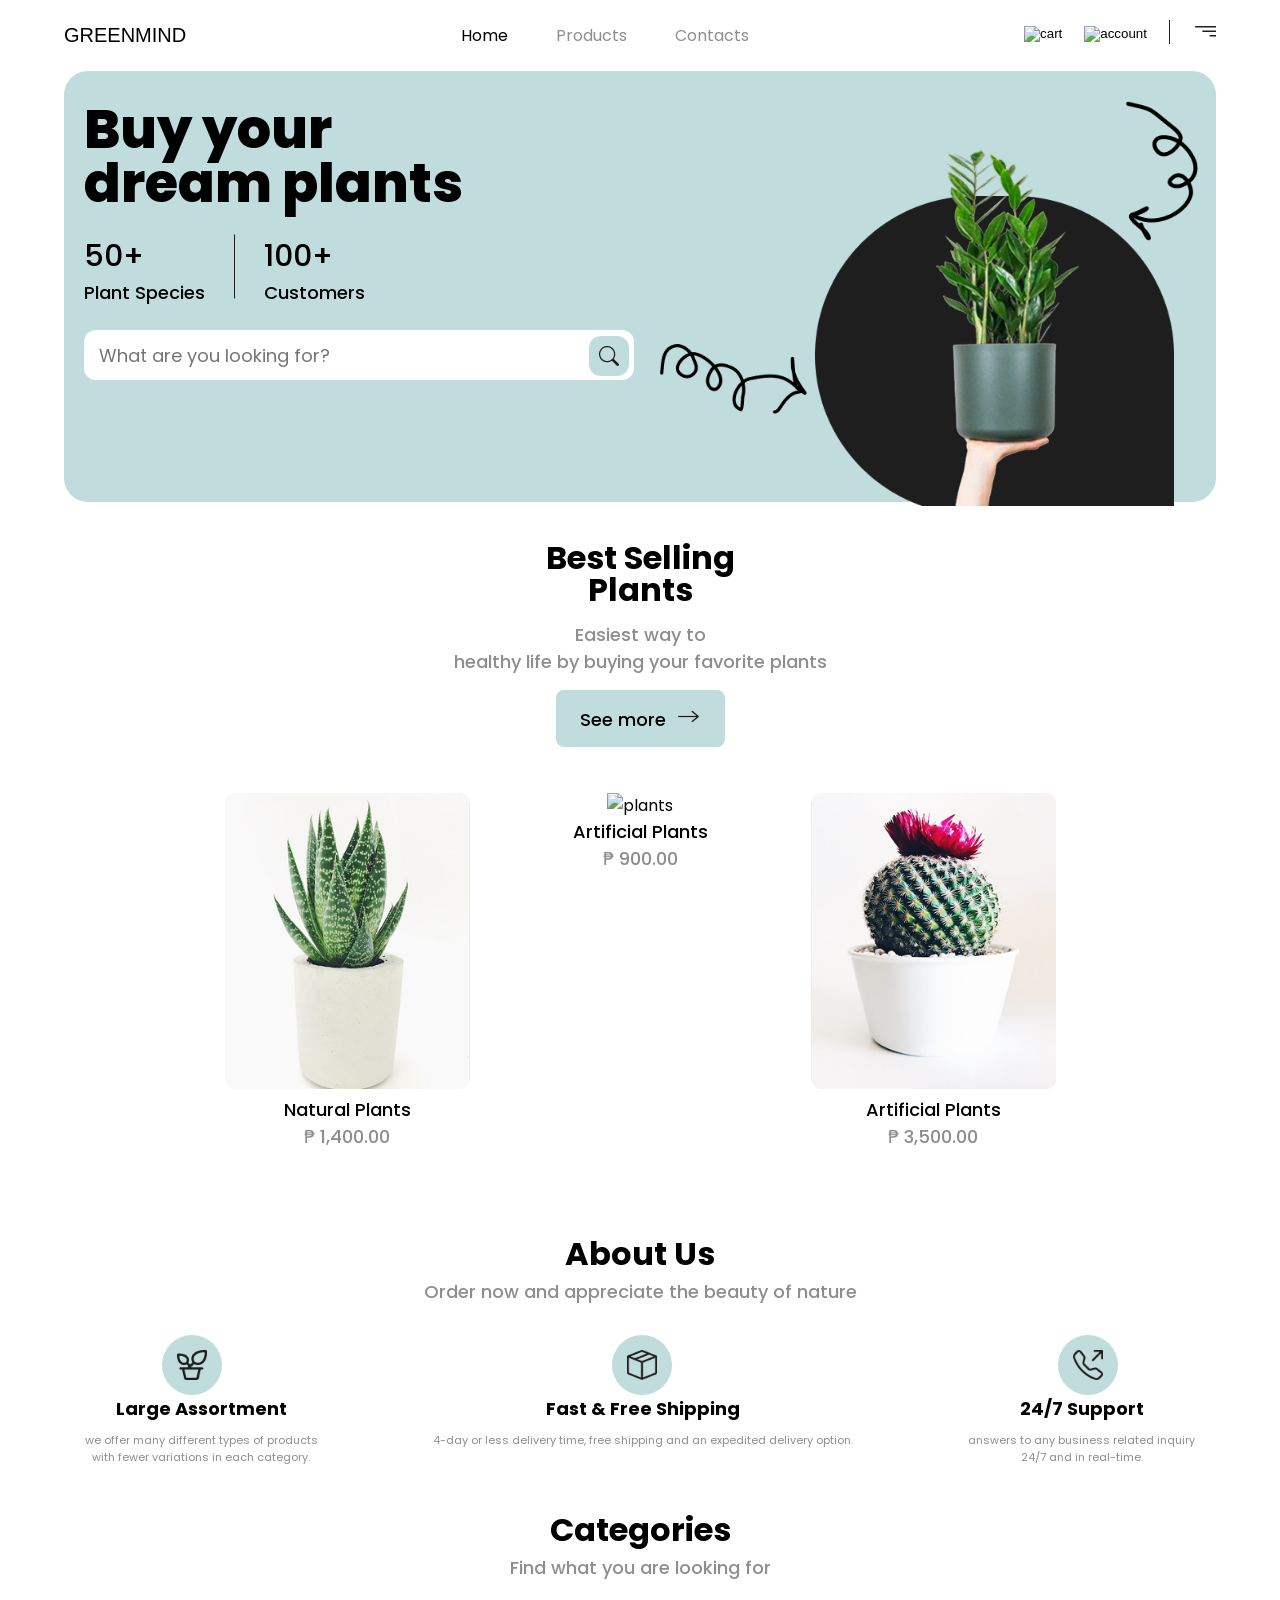
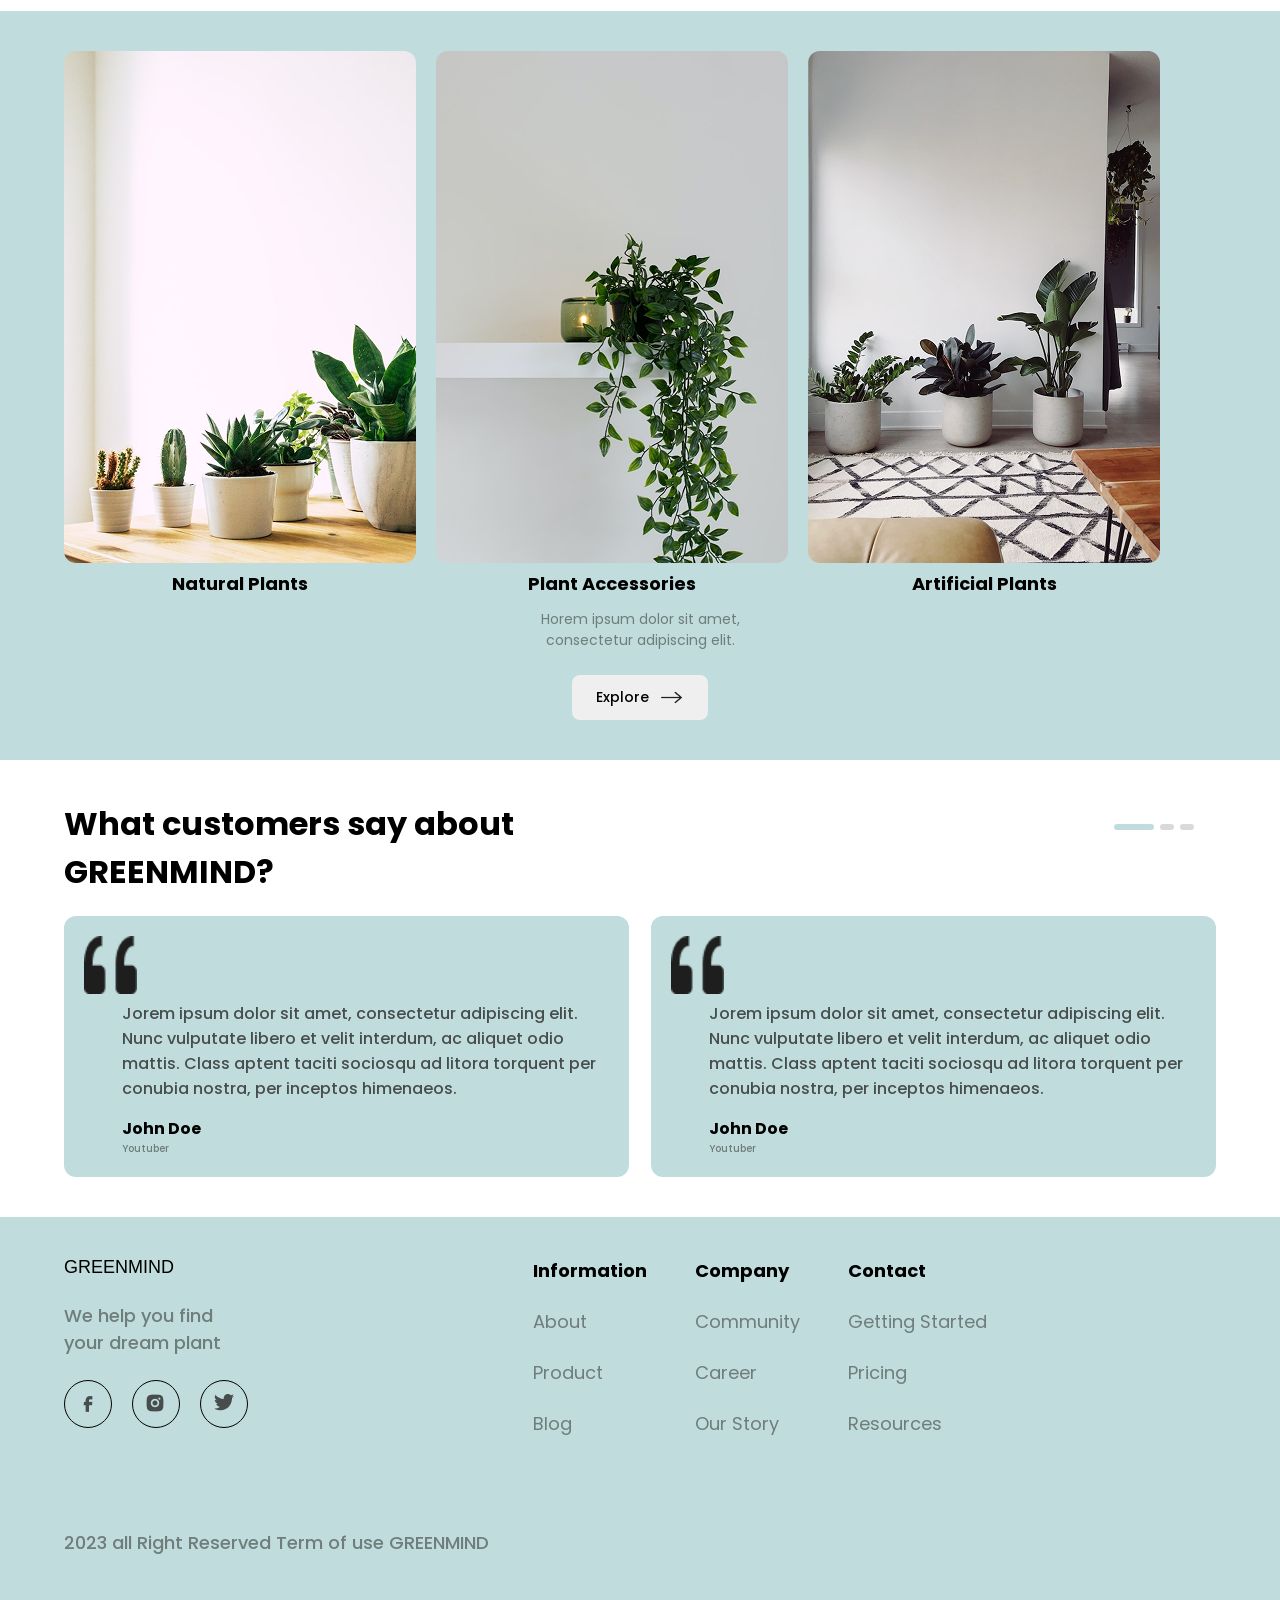
==== index.html @ 58e4c79e "Rename index1.html to index.html" ====
<!DOCTYPE html>
<html>
<head>
	<meta charset="utf-8">
	<meta name="viewport" content="width=device-width, initial-scale=1">
	<title>Assignment-3</title>
	<link rel="stylesheet" type="text/css" href="css/styyle1.css">
	<link href="https://fonts.cdnfonts.com/css/quella" rel="stylesheet">
	<link rel="preconnect" href="https://fonts.googleapis.com">
	<link rel="preconnect" href="https://fonts.gstatic.com" crossorigin>
	<link href="https://fonts.googleapis.com/css2?family=Poppins:ital,wght@0,100;0,200;0,300;0,400;0,500;0,600;0,700;0,800;0,900;1,100;1,200;1,300;1,400;1,500;1,600;1,700;1,800;1,900&display=swap" rel="stylesheet">
</head>
<body>
	<div class="container">
		<div class="navigation">
			<h1>GREENMIND</h1>
			<ul class="nav-items">
				<li class="nav-items-1"><a class="link1">Home</a></li>
				<li class="nav-items-2"><a class="link1">Products</a></li>
				<li class="nav-items-2"><a class="link1">Contacts</a></li>
			</ul>
			<ul class="nav-icons">
				<li class="nav-icon1"><button><img src="images/cart.png" alt="cart"></button></li>
				<li class="nav-icon1"><button><img src="images/person.png" alt="account"></button></li>
				<li class="nav-line"><button><img src="images/Line 1.png" alt="line"></button></li>
				<li class="nav-icon1"><button><img src="images/filterright.png" alt="filterright"></button></li>
			</ul>
		</div>
	</div>
	<div class="container">
		<div class="hero">
			<div class="hero-details">
				<h4>Buy your <br>
					dream plants
				</h4>
				<div class="hero-counts">
					<ul>
						<li class="count-li-1"><b>50+</b><p>Plant Species</p></li>
						<li><img src="images/Line 2.png" alt="line"></li>
						<li class="count-li-2"><b>100+</b><p>Customers</p></li>
					</ul>
				</div>
				<div class="hero-search-bar">
					<input type="text" name="search" placeholder="What are you looking for?">
					<button class="search"><img src="images/searchicon.png" alt="searchicon"></button>
				</div>
			</div>
			<div class="heroimage-section">
			<div class="hero-image1">
				<img src="images/design1.png" alt="spiral image">
			</div>
			<div class="hero-image2">
				<img src="images/rectangle2.png" alt="rectangle">
			</div>
			<div class="pot-img">
				<img src="images/pot.png" alt="pot">
			</div>
			<div class="hero-image3">
				<img src="images/design2.png" alt="spiral 2">
			</div>
			</div>
		</div>
	</div>
	<div class="container">
		<div class="best-selling">
			<div class="best-selling-description">
				<div class="description-heading">
					<h5>Best Selling <br> Plants</h5>
				</div>
				<div class="description-content">
					<p>Easiest way to <br> healthy life by buying your favorite plants</p>
				</div>
				<div class="see-more-link">
					<button class="seemore-button-text">
						<p>See more</p>
						<img src="images/ArrowRight.png" alt="ArrowRight">
					</button>
				</div>
			</div>
			<div class="product-flex">
				<div class="product-1">
					<img src="images/Frame9.png" alt="plants">
					<div class="product-heading">
						<h6>Natural Plants</h6>
						<p>&#8369; 1,400.00</p>
					</div>
				</div>
				<div class="product-2">
					<img src="images/frame8.png" alt="plants">
					<div class="product-heading">
						<h6>Artificial Plants</h6>
						<p>&#8369; 900.00</p>
					</div>
				</div>
				<div class="product-3">
					<img src="images/frame7.png" alt="plants">
					<div class="product-heading">
						<h6>Artificial Plants</h6>
						<p>&#8369; 3,500.00</p>
					</div>
				</div>
			</div>
		</div>
	</div>
	<div class="container">
		<div class="about-us">
			<div class="about-us-heading">
				<h5>About Us</h5>
				<p>Order now and appreciate the beauty of nature</p>
			</div>
			<div class="about-us-details">
				<div class="about-us-column1">
					<div class="about-us-column1-header">
						<div class="about-us-column1-image">
							<div class="round">
								<img class="pot" src="images/Vector.png" alt="pot">
							</div>
						</div>
						<div class="aboutus-column1-heading">
							<h6>Large Assortment</h6>
						</div>
					</div>
					<div class="aboutus-column1-description">
						<p>we offer many different types of products <br> with fewer variations in each category.</p>
					</div>
				</div>
				<div class="about-us-column2">
					<div class="about-us-column2-header">
						<div class="about-us-column2-image">
							<div class="round">
								<img class="box" src="images/vector2.png" alt="pot">
							</div>
						</div>
						<div class="aboutus-column2-heading">
							<h6>Fast & Free Shipping</h6>
						</div>
					</div>
					<div class="aboutus-column2-description">
						<p>4-day or less delivery time, free shipping and an expedited delivery option.</p>
					</div>
				</div>
				<div class="about-us-column3">
					<div class="about-us-column3-header">
						<div class="about-us-column3-image">
							<div class="round">
								<img class="phone" src="images/phone.png" alt="phone">
							</div>
						</div>
						<div class="aboutus-column3-heading">
							<h6>24/7 Support</h6>
						</div>
					</div>
					<div class="aboutus-column3-description">
						<p>answers to any business related inquiry <br>24/7 and in real-time.</p>
					</div>
				</div>
			</div>
		</div>	
	</div>
	<div class="container">
		<div class="category-header">
			<h6>Categories</h6>
			<p>Find what you are looking for</p>
		</div>
	</div>
	<div class="categories">
		<div class="container">
			<div class="category-description">
				<div class=category1>
					<img src="images/Frame 36.png" alt="plants">
					<h6>Natural Plants</h6>
				</div>
				<div class="category2">
					<img src="images/Frame 38.png" alt="Accessories">
					<h6>Plant Accessories</h6>
				</div>
				<div class="category3">
					<img src="images/Frame 37.png" alt="plants">
					<h6>Artificial Plants</h6>
				</div>
			</div>
			<div class="category-details">
				<p class="details-description">Horem ipsum dolor sit amet,<br>consectetur adipiscing elit.</p>
				<div class="explore">
					<button class="explore-button">
						<p>Explore</p>
						<img src="images/ArrowRight.png" alt="arrow">
					</button>
				</div>
			</div>
		</div>
	</div>
	<div class="container">
		<div class="testimonial">
			<h5 class="testimonial-heading">What customers say about<br>GREENMIND?</h5>
			<div class="testimonial-design">
				<div class="testimonial-design1"></div>
				<div class="testimonial-design2"></div>
				<div class="testimonial-design3"></div>
			</div>
			<div class="comment-flex">
				<div class="comment1">
					<img src="images/Group 9.png" alt="quotes">
					<p class="comment1-paragraph">Jorem ipsum dolor sit amet, consectetur adipiscing elit. Nunc vulputate libero et velit interdum, ac aliquet odio mattis. Class aptent taciti sociosqu ad litora torquent per conubia nostra, per inceptos himenaeos.</p>
					<div class="comment1-person-name">
						<h6>John Doe</h6>
						<p>Youtuber</p>
					</div>
				</div>
				<div class="comment2">
					<img src="images/Group 9.png" alt="quotes">
					<p class="comment2-paragraph">Jorem ipsum dolor sit amet, consectetur adipiscing elit. Nunc vulputate libero et velit interdum, ac aliquet odio mattis. Class aptent taciti sociosqu ad litora torquent per conubia nostra, per inceptos himenaeos.</p>
					<div class="comment2-person-name">
						<h6>John Doe</h6>
						<p>Youtuber</p>
					</div>
				</div>
			</div>
		</div>
	</div>
	<div class="footer-container">
		<div class="container">
			<div class="footer">
				<div class="footer-flex">
					<div class="logo-section">
						<h6>GREENMIND</h6>
						<p>We help you find<br>your dream plant</p>
						<div class="logo">
							<div class="facebook">
								<div class="circle">
									<img src="images/facebook.png" class="facebook-logo" alt="facebook">
								</div>
							</div>
							<div class="instagram">
								<div class="circle">
									<img src="images/instagram.png" class="instagram-logo" alt="instagram">
								</div>
							</div>
							<div class="twitter">
								<div class="circle">
									<img src="images/twitter.png" class="twitter-logo" alt="twitter">
								</div>
							</div> 
						</div>
					</div>
					<div class="footer-menu">
						<div class="footer-menu-1">
							<ul>
								<li class="menu-heading"><h6>Information</h6></li>
								<li class="menu-content"><a>About</a></li>
								<li class="menu-content"><a>Product</a></li>
								<li class="menu-content"><a>Blog</a></li>
							</ul>
						</div>
						<div class="footer-menu-2">
							<ul>
								<li class="menu-heading"><h6>Company</h6></li>
								<li class="menu-content"><a>Community</a></li>
								<li class="menu-content"><a>Career</a></li>
								<li class="menu-content"><a>Our Story</a></li>
							</ul>
						</div>
						<div class="footer-menu-3">
							<ul>
								<li class="menu-heading"><h6>Contact</h6></li>
								<li class="menu-content"><a>Getting Started</a></li>
								<li class="menu-content"><a>Pricing</a></li>
								<li class="menu-content"><a>Resources</a></li>
							</ul>
						</div>
					</div>
				</div>
				<div class="copyright">
					<p>2023 all Right Reserved Term of use GREENMIND</p>
				</div>
			</div>
		</div>
	</div>
</body>
</html>
---- css/styyle1.css ----
* {
    margin: 0;
    padding: 0;
    box-sizing: border-box;
}
body {
    font-family: "Poppins", sans-serif;
    width: 100%;
    overflow-x: hidden;
}
.container {
    width: 90%;
    margin: 0 auto;
}
.navigation {
    display: flex;
    justify-content: space-between;
    align-items: center;
    padding: 20px 0;
    position: relative;
}
.navigation h1 {
    font-family: "Quella", sans-serif;
    font-size: 20px;
    font-weight: 400;
}
.nav-items {
    display: none;
    list-style: none;
    padding: 0;
}
.nav-icons {
    display: flex;
    list-style: none;
    gap: 15px;
    padding: 0;
}
.nav-icons button{
    border: none;
    background-color: white;
    border-radius: 6px;
    cursor: pointer;
}
.nav-icons button:hover{
    background-color: rgba(225, 225, 225, 1);
    width: 60px;
}
.hero {
    background-color: rgba(193, 220, 220, 1);
    border-radius: 24px;
    display: flex;
    flex-direction: column;
    align-items: center;
    text-align: center;
    position: relative;
    padding: 30px 20px 0px 20px;
}
.hero-details {
    display: flex;
    flex-direction: column;
    gap: 15px;
    width: 100%;
}
.hero-details h4 {
    font-size: 34px;
    line-height: 100%;
    font-weight: 800;
}
.count-li-1 b , .count-li-2 b{
    font-size: 24px;
    font-weight: 500;
}
.count-li-1 p , .count-li-2 p{
    font-size: 14px;
    font-weight: 500;
}
.hero-counts ul {
    display: flex;
    list-style: none;
    justify-content: center;
    gap: 20px;
    padding: 0;
}
.hero-counts img {
    display: none;
}
.hero-search-bar {
    width: 100%;
    position: relative;
}
.hero-search-bar input {
    width: 100%;
    height: 50px;
    border-radius: 12px;
    border: none;
    padding: 0 50px 0 15px;
    font-size: 14px;
    font-family: "Poppins",sans-serif;
}
.search {
    position: absolute;
    right: 5px;
    top: 6px;
    width: 40px;
    height: 40px;
    display: flex;
    justify-content: center;
    align-items: center;
    border-radius: 12px;
    background-color: rgba(193, 220, 220, 1);
    border:none;
    cursor: pointer;
}
.search:hover{
    background-color: lightgreen;
}
.hero-search-bar .search img {
    width: 20px;
}
.hero-image1{
    position: relative;
    top: 23vw;
    left: 7vw;
}
.hero-image2{
    position: relative;
    top: 9.5vw;
    left: 10vw;
}
.hero-image3{
    position: relative;
    top: 6vw;
    right: 16vw;
}
.pot-img{
    position: relative;
    top: 2.5vw;
    right: 19vw;
}
.heroimage-section{
	display: flex;
}
.hero-image1 img, .hero-image2 img, .hero-image3 img, .pot-img img{
    width: 100%;
}
.best-selling {
    display: flex;
    flex-direction: column;
    align-items: center;
    text-align: center;
    padding: 40px 0;
    gap: 20px;
}
.best-selling-description {
    display: flex;
    flex-direction: column;
    gap: 15px;
    width: 100%;
}
.description-heading h5 {
    font-size: 20px;
    font-weight: 700; 
    line-height: 100%;   
}
.description-content p{
    font-weight: 500;
    font-size: 14px;
    color: rgba(30, 30, 30, 0.5);
}
.see-more-link{
    display: flex;
    justify-content: center;
}
.see-more-link button{
    border-radius: 8px;
    border: none;
    padding: 16px 24px 14px 24px;
    background-color: rgba(193, 220, 220, 1);
}
.seemore-button-text{
    cursor: pointer;
}
.seemore-button-text:hover{
    gap: 20px;
}
.seemore-button-text{
    display: flex;
    gap: 10px;
    font-size: 15px;
    font-weight: 500;
}
.product-1, .product-2, .product-3 {
    width: 100%;
}
.product-heading h6{
    font-size: 14px;
    font-weight: 500;
}
.product-heading p{
    font-size: 14px;
    font-weight: 500;
    color: rgba(30, 30, 30, 0.5);
}
.product-1 img, .product-2 img, .product-3 img {
    width: 70%;
    /*height: auto;
    border-radius: 12px;*/
}
.about-us {
    padding: 40px 0;
    text-align: center;
}
.about-us-heading h5 {
    font-size: 20px;
    font-weight: 700;
}
.about-us-heading p{
    font-size: 14px;
    font-weight: 500;
    color: rgba(30, 30, 30, 0.5);
}
.about-us-details {
    display: flex;
    flex-direction: column;
    gap: 30px;
    padding-top: 30px;
}
.round{
    border-radius: 50%;
    width: 60px;
    height: 60px;
    background-color:rgba(193, 220, 220, 1);
}
.pot , .box , .phone{
    padding-top: 15px;
    width: 50%;
}
.aboutus-column1-heading h6 , .aboutus-column2-heading h6 , .aboutus-column3-heading h6{
    font-size: 14px;
}
.aboutus-column1-description p , .aboutus-column2-description p , .aboutus-column3-description p{
    font-size: 10px;
    color: rgba(30, 30, 30, 0.5);
}
.about-us-column1-header, .about-us-column2-header, .about-us-column3-header {
    margin-bottom: 10px;
}
.about-us-column1-image, .about-us-column2-image, .about-us-column3-image {
    position: relative;
    padding-left: 35vw;
    margin: 0 auto;
}
.categories {
    background-color: rgba(193, 220, 220, 1);
    padding: 40px 0;
}
.category-header {
    text-align: center;
    padding-bottom: 30px;
}
.category-header h6{
    font-size: 20px;
    font-weight: 700;
}
.category-header p{
    font-size: 14px;
    font-weight: 500;
    color: rgba(30, 30, 30, 0.5);
}
.category-description {
    display: flex;
    flex-direction: column;
    gap: 20px;
}
.category2 , .category1 , .category3 {
    text-align: center;
    border-radius: 12px;
}
.category2 img , .category3 img , .category1 img {
    width: 70%;
}
.category2 h6,.category1 h6,.category3 h6 {
    font-size: 14px;
    font-weight: 700;
}
.category2 p{
    font-size: 14px;
    font-weight: 500;
    color: rgba(30, 30, 30, 0.5);
}
.category2 button{
    border-radius: 8px;
    border: none;
    margin-top: 10px;
    padding: 12px 24px 12px 24px;
}
.explore{
    display: flex;
    justify-content: center;
    margin-top: 24px;
}
.explore-button{
    display: flex;
    gap: 10px;
    border-radius: 8px;
    border: none;
    padding: 12px 24px 12px 24px;
}
.explore-button:hover{
    cursor: pointer;
    gap: 20px;
}
.explore-button p{
    color: black;
    font-size: 14px;
    font-weight: 500;
    font-family: "Poppins",sans-serif;
}
.category-details{
    display: flex;
    flex-direction: column;
    text-align: center;
    margin-top: 12px;
}
.details-description{
    font-size: 14px;
    color: rgba(30, 30, 30, 0.5);
}
.testimonial {
    padding: 40px 0;
    position: relative;
}
.testimonial-heading {
    text-align: center;
    font-size: 20px;
    margin-bottom: 20px;
}
.testimonial-design {
    display: flex;
    gap: 6px;
    margin-bottom: 12px;
    justify-content: center;
}
.testimonial-design1{
    padding: 3px 20px;
    background-color: rgba(193, 220, 220, 1);
    border-radius: 12px;
}
.testimonial-design2{
    padding: 3px 7px;
    background-color: rgba(217, 217, 217, 1);
    border-radius: 12px;
}
.testimonial-design3{
    padding: 3px 7px;
    background-color: rgba(217, 217, 217, 1);
    border-radius: 12px;
}
.comment-flex {
    display: flex;
    flex-direction: column;
    gap: 20px;
}
.comment1, .comment2 {
    padding: 20px;
    border-radius: 12px;
    background-color: rgba(193, 220, 220, 1);
    position: relative;
}
.comment1-paragraph , .comment2-paragraph{
    font-size: 14px;
    font-weight: 500;
    color: rgba(30, 30, 30, 0.75);
    padding-left: 38px;
}
.comment1-person-name h6, .comment2-person-name h6{
    font-size: 14px;
    font-weight: 700;
}
.comment1-person-name p, .comment2-person-name p{
    font-size: 10px;
    font-weight: 500;
    color: rgba(30, 30, 30, 0.5);
}
.comment1-person-name, .comment2-person-name {
    margin-top: 15px;
    padding-left: 38px;
}
.footer-container {
    background-color: rgba(193, 220, 220, 1);
    padding: 40px 0;
}
.footer-flex {
    display: flex;
    flex-direction: column;
    gap: 30px;
    text-align: center;
}
.logo-section {
    display: flex;
    flex-direction: column;
    gap: 15px;
    align-items: center;
}
.logo-section h6{
    font-family: "Quella",sans-serif;
    font-weight: 400;
    font-size: 14px;
}
.logo-section p{
    font-size: 14px;
    font-weight: 500;
    color: rgba(30, 30, 30, 0.5);
}
.logo {
    display: flex;
    gap: 20px;
}
.circle{
    width: 48px;
    height: 48px;
    border-radius: 50%;
    border:1px solid black ;
}
.circle:hover{
    cursor: pointer;
    background-color: lightgreen;
}
.facebook, .instagram, .twitter {
    position: relative;
}
.facebook-logo, .instagram-logo, .twitter-logo {
    position: absolute;
    top: 28%;
    left: 30%;
}
.footer-menu {
    display: flex;
    flex-direction: column;
    gap: 30px;
    text-align: center;
}
.menu-heading h6{
    font-size: 14px;
    font-weight: 700;
}
.menu-content{
    font-size: 14px;
    font-weight: 400;
    color: rgba(30, 30, 30, 0.5);
}
.menu-content a:hover{
    color: black;
    cursor: pointer;
    text-decoration: underline;
}
.footer-menu ul {
    list-style: none;
    padding: 0;
}
.copyright {
    text-align: center;
    margin-top: 30px;
}
.copyright p{
    font-size: 14px;
    font-weight: 500;
    color: rgba(30, 30, 30, 0.5);
}
@media(min-width: 375px){
    .hero-image1{
        left: 8vw;
        top: 27vw;
    }
    .hero-image2{
    	top: 9vw;
    	left: 10vw;
    }
    .pot-img{
        top: 2vw;
    }
    .hero-image3{
        right: 17vw;
    }
    .product-flex{
        display: flex;
        flex-direction: column;
    }
    .about-us-column1-image,.about-us-column2-image,.about-us-column3-image{
        padding-left: 37vw;
    }
}
@media(min-width: 425px){
    .hero-image1{
        top: 27vw;
    }
    .pot-img{
        top: 1.5vw;
    }
    .hero-image3{
        right: 18vw;
    }
    .about-us-column1-image,.about-us-column2-image,.about-us-column3-image{
        padding-left: 38vw;
    }
}
@media (min-width: 647px) {
    .about-us-column1-image, .about-us-column2-image, .about-us-column3-image {
        padding-left: 40vw;
    }
}
@media(min-width:768px){
    .nav-items{
        display: flex;
        gap: 48px;
    }
    .nav-items-2{
        color: rgba(30, 30, 30, 0.5);
    }
    .link1{
        cursor: pointer;
    }
    .link1:hover{
        color:black;
    }
    .nav-icons{
        gap: 22px;
    }
    .hero{
        display: flex;
        flex-direction: row;
    }
    .hero-details{
        gap: 24px;
        padding-bottom: 11vw;
    }
    .hero-details h4{
        text-align: left;
        font-size: 33px;
    }
    .hero-counts ul{
        justify-content: start;
        gap: 29px;
    }
    .count-li-1,.count-li-2{
        text-align: left;
    }
    .hero-counts img{
        display: flex;

    }
    .hero-search-bar {
        width: 100%;
    }
    .hero-image1 img, .hero-image2 img, .hero-image3 img, .pot-img img {
        width: 161%;
    }
    .hero-image1 {
        left: 1.5vw;
        top: 23vw;
    }    
    .hero-image2 {
        top: 9.8vw;
        left: 8vw;
    }
    .pot-img {
        top: 2vw;
        right: 11vw;   
    }
    .hero-image3 {
        right: 1vw;
        top: 3vw;
    }
    .description-heading h5{
        font-size: 28px;
    }
    .description-content p {
        font-size: 16px;
    }
    .product-flex{
        display: flex;
        gap: 48px;
    }
    .best-selling{
        gap: 46px;
    }
    .product-1 img, .product-2 img, .product-3 img {
        width: 100%;
    }
    .product-flex{
        flex-direction: row;
    }
    .about-us-heading h5 {
        font-size: 28px;
    }
    .about-us-heading p {
        font-size: 16px;
    }
    .about-us-details{
        flex-direction: row;
        gap: 9vw;
    }
    .about-us-column1-image{
        padding-left: 6vw;
    }
    .about-us-column2-image{
        padding-left: 13vw;
    }
    .about-us-column3-image{
        padding-left: 6vw;
    }
    .aboutus-column1-heading h6, .aboutus-column2-heading h6, .aboutus-column3-heading h6 {
        font-size: 13px;
    }
    .aboutus-column1-description p, .aboutus-column2-description p, .aboutus-column3-description p {
        font-size: 8px;
    }
    .category-header h6 {
       font-size: 28px;
    }
    .category-header p {
        font-size: 16px;
    }
    .category2 img, .category3 img, .category1 img {
        width: 100%;
    }
    .category-description{
        flex-direction: row;
    }
    .comment-flex{
        flex-direction: row;
        gap: 22px;
    }
    .testimonial-heading {
        font-size: 28px;
    }
    .comment1-paragraph, .comment2-paragraph {
        font-size: 11px;
    }
    .comment1 img,.comment2 img{
        width: 10%;
    }
    .comment1-person-name h6, .comment2-person-name h6 {
        font-size: 12px;
    }
    .comment1-person-name p, .comment2-person-name p {
        font-size: 8px;
    }
    .footer-flex{
        flex-direction: row;
        gap: 22.3vw;
    }
    .logo-section{
        align-items: flex-start;
    }
    .footer-menu{
        flex-direction: row;
    }
    .footer-menu ul{
        display: flex;
        flex-direction: column;
        gap: 12px;
        align-items: flex-start;
    }
    .copyright{
        text-align: left;
    }
}
@media (min-width: 862px) {
    .pot-img {
        top: 0.6vw;
        right: 11vw;
    }
    .hero-image2 {
        top: 8.3vw;
    }
    .footer-flex{
        gap: 29.3vw;
    }
}
@media(min-width:1024px){

    .hero-image2 {
        top: 10vw;
        left: 6vw;
    }
    .hero-image1 {
        left: 1vw;
        top: 21vw;
    }
    .pot-img {
        top: 2.9vw;
        right: 10vw;
    }
    .hero-image3 {
        right: 2vw;
        top: 4vw;
    }
    .hero-details h4 {
        font-size: 54px;
    }
    .hero-details{
        padding-bottom: 0vw;
    }
    .count-li-1 b, .count-li-2 b {
        font-size: 30px;
    }
    .count-li-1 p, .count-li-2 p {
        font-size: 18px;
    }
    .hero-search-bar{
        padding-bottom: 120px;
    }
    .hero-search-bar input {
        font-size: 18px;
    }
    .description-heading h5 {
        font-size: 32px;
    }
    .description-content p {
        font-size: 18px;
    }
    .seemore-button-text {
        font-size: 18px;
        font-family: "Poppins",sans-serif;
    }
    .product-heading h6 {
        font-size: 18px;
    }
    .product-heading p {
        font-size: 18px;
    }
    .about-us-heading h5 {
        font-size: 32px;
    }
    .about-us-heading p {
        font-size: 18px;
    }
    .about-us-details {
        justify-content: center;
    }
    .aboutus-column1-heading h6, .aboutus-column2-heading h6, .aboutus-column3-heading h6 {
        font-size: 18px;
    }
    .aboutus-column1-description p, .aboutus-column2-description p, .aboutus-column3-description p {
        font-size: 11px;
    }
    .about-us-column1-image {
        padding-left: 6vw;
    }
    .about-us-column2-image {
        padding-left: 14vw;
    }
    .about-us-column3-image {
        padding-left: 7vw;
    }
    .category-header h6 {
        font-size: 32px;
    }
    .category-header p {
        font-size: 18px;
    }
    .category2 h6, .category1 h6, .category3 h6 {
        font-size: 18px;
    }
    .category2 p {
        font-size: 18px;
    }
    .testimonial-heading {
        font-size: 32px;
        text-align: left;
    }
    .testimonial-design{
        position: absolute;
        top: 5vw;
        left: 82vw;
    }
    .comment1-paragraph, .comment2-paragraph {
        font-size: 16px;
    }
    .comment1-person-name h6, .comment2-person-name h6 {
        font-size: 16px;
    }
    .comment1-person-name p, .comment2-person-name p {
        font-size: 10px;
    }
    .footer-flex{
        gap: 285px;
    }
    .logo-section{
        text-align: left;
        align-items: flex-start;
        gap: 24px;
    }
    .logo-section h6 {
        font-size: 18px;
    }
    .logo-section p {
        font-size: 18px;
    }
    .footer-menu ul {
        align-items: flex-start;
        gap: 24px;
    }
    .footer-menu{
        gap: 48px;
    }
    .menu-heading h6 {
        font-size: 18px;
    }
    .menu-content {
        font-size: 18px;
    }
    .copyright p {
        font-size: 18px;
        margin-top: 92px;
        padding-bottom: 8px;
    }
}
@media (min-width: 1200px) {

    .hero-image1 {
        left: 1vw;
        top: 19vw;
    }
    .hero-image2 {
        top: 7.7vw;
        left: 6vw;
    }
    .pot-img {
        top: 1vw;
        right: 10vw;
    }
    .hero-image3 {
        right: 1vw;
        top: 4vw;
    }
}
@media (min-width: 1245px) {
    .hero-image1 {
        left: 1vw;
        top: 19vw;
    }
    .hero-image2 {
        top: 7vw;
        left: 6vw;
    }
    .pot-img {
        top: 0.5vw;
        right: 10vw;
    }
    .hero-image3 {
        right: 2vw;
        top: 1vw;
    }
}

@media (min-width: 1252px) {
    .hero-image1 {
        top: 19vw;
        left: 2vw;
    }
    .hero-image2 {
        top: 7.4vw;
        left: 7vw;
    }
    .pot-img {
        top: 0.9vw;
        right: 8vw;
    }
    .hero-image3 {
        top: 0vw;
        right: 2vw;
    }
}
@media(min-width: 1334px){
    .hero-image1 {
        top: 18vw;
        left: 2vw;
    }
    .hero-image2{
        position: relative;
        top: 7vw;
        left: 7vw;
    }
    .pot-img {
        top: 0.7vw;
        right: 7vw;
    }
    .hero-image3 {
        top: 0vw;
        right: 1vw;
    }
}
@media (min-width: 1440px) {
    .container {
        max-width: 1248px;
    }
    .navigation {
        justify-content: space-between;
        padding-top: 44px;
        padding-bottom: 44px;
        flex-wrap: nowrap;
    }
    .navigation h1{
        font-size: 24px;
    }
    .nav-items-1{
        font-size: 18px;
        font-weight: 500;
    }
    .nav-items-2{
        font-size: 18px;
        font-weight: 500;
        color: rgba(30, 30, 30, 0.5);
    }
    .nav-items {
        padding-left: 96px;
        gap: 48px;
        display: flex;
    }
    .nav-icons {
        padding-left: 479px;
        gap: 48px;
    }
    .hero{
        flex-direction: row;
        text-align:left;
        padding-top: 48px;
    }
    .hero-details {
        padding-left: 29px;
        gap: 23px;
        align-items: flex-start;
        width: 50%;
        padding-bottom: 10px;
    }
    .hero-details h4 {
        font-size: 55px;
    }
    .hero-counts ul {
        gap: 48px;
        justify-content: flex-start;
    }
    .hero-counts img {
        display: block;     
    }
    .count-li-1 b{
        font-size: 32px;
        font-weight: 500;
    }
    .count-li-1 p{
        font-size: 18px;
        font-weight: 500;
    }
    .count-li-2 b{
        font-size: 32px;
        font-weight: 500;
    }
    .count-li-2 p{
        font-size: 18px;
        font-weight: 500;
    }
    .hero-search-bar {
        margin-top: 21px;
        width: 77%;
    }
    .hero-search-bar input {
        padding-left: 18px;
        padding-bottom: 35px;
        padding-top: 31px;
        font-size: 18px;
    }
    .search {
        padding-left: 49px;
        padding-top: 49px;
        margin-top: 2px;
        margin-right: 4px;
        position: absolute;
    }
    .search img {
        position: absolute;
        top: 15px;
        left: 14px;
    }
    .hero-image1 img,.hero-image2 img, .hero-image3 img, .pot-img img{
        max-width: 100%;
    }
    .pot-img, .hero-image1, .hero-image2, .hero-image3 {
        display: block;
        position: absolute;
    }
    .hero-image1 {
        top: 307px;
        left: 517px;
    }
    .hero-image2{
        position: absolute;
        top: 108px;
        left: 722px;
    }
    .pot-img{
        top: 4px;
        right: 85px;
    }
    .hero-image3{
        top: 11px;
        right:23px;
    }
    .best-selling {
        padding-top: 96px;
        padding-bottom: 113px;
        justify-content: flex-start;
        gap: 0px;
        flex-direction: row;
        align-items: flex-start;
        text-align: left;
    }
    .best-selling-description {
        gap: 24px;
        width: 36%;
    }
    .description-heading h5 {
        font-size: 32px;
    }
    .description-content p{
        text-align: left;
    }
    .best-selling{
        text-align: left;
    }
    .see-more-link {
        justify-content: flex-start;
    }
    .product-1, .product-2, .product-3 {
        padding-top: 0;
    }
    .product-1 img, .product-2 img, .product-3 img{
        text-align: left;
    }
    .product-heading h6{
        font-size: 18px;
        font-weight: 500;
    }
    .product-heading p{
        font-size: 18px;
        font-weight: 500;
        color:rgba(30, 30, 30, 0.5);
    }
    .product-2 {
        padding-left: 0;
    }
    .product-3 {
        padding-left: 0;
        padding-bottom: 0;
    }
    .about-us-details {
        padding-bottom: 155px;
        gap: 24px;
        flex-direction: row;
        padding-top:48px ;
    }
    .about-us-column1, .about-us-column2, .about-us-column3{
        width: 36%;
    }
    .aboutus-column1-heading h6, .aboutus-column2-heading h6, .aboutus-column3-heading h6 {
        font-size: 18px;
        font-weight: 700;
        line-height: 100%;
    }
    .about-us-column1-image, .about-us-column2-image, .about-us-column3-image {
        margin: 0;
        padding-bottom: 29px;
        padding-left: 153px;
    }
    .round {
        width: 96px;
        height: 96px;
    }
    .pot,.box,.phone{
        padding-top: 31px;
        width: 40%;
    }
    .aboutus-column1-description p, .aboutus-column2-description p, .aboutus-column3-description p {
        font-size: 18px;
        font-weight: 500;
    }
    .category-header {
        padding-bottom: 96px;
    }
    .category-header h6 {
        font-size: 32px;
    }
    .category-header p {
        font-size: 18px;
    }
    .category-description {
        flex-direction: row;
        gap: 96px;
    }
    .category2 h6, .category1 h6, .category3 h6 {
        font-size: 18px;
    }
    .explore p{
        font-size: 18px;
        color: rgba(30, 30, 30, 1);
    }
    .details-description {
        font-size: 18px;
        color: rgba(30, 30, 30, 0.5);
    }
    .category2 {
        margin-bottom: 12px;
    }
    .explore-button {
        border-radius: 8px;
        border: none;
        padding: 12px 24px 12px 24px;
    }
    .category1 {
        left: 0;
    }
    .category2 {
        left: 448px;
    }
    .category3 {
        left: 896px;
    }
    .testimonial-heading {
        top: 96px;
        position: absolute;
        font-size: 32px;
        text-align: left;
    }
    .testimonial{
        padding-bottom: 230px;
    }
    .testimonial-design{
        display: flex;
        position: absolute;
        top: 108px;
        left: 1164px;
        gap: 6px;
    }
    .comment1 {
        margin-top: 240px;
        width: 613px;
    }
    .comment2 {
        margin-top: 240px;
        width: 613px;
    }
    .comment1-paragraph, .comment2-paragraph {
        font-size: 18px;
        padding: 4px 39px 19px 60px;
    }
    .comment-flex{
        flex-direction: row;
    }
    .comment1-person-name h6, .comment2-person-name h6 {
        font-size: 18px;
    }
    .comment1-person-name p, .comment2-person-name p {
        font-size: 12px;
    }
    .comment1-person-name, .comment2-person-name {
        margin-bottom: 57px;
        padding-left: 60px;
    }
    .footer-container{
        padding-bottom: 25px;
    }
    .footer-flex {
        flex-direction: row;
        justify-content: space-between;
        text-align: left;
        margin-bottom: 82px;
    }
    .logo-section {
        align-items: flex-start;
        gap: 24px;
    }
    .logo-section h6 {
        font-size: 18px;
    }
    .logo-section p {
        font-size: 18px;
    }
    .footer-menu {
        flex-direction: row;
        gap: 48px;
    }
    .menu-heading h6 {
        font-size: 18px;
        text-align: left;
    }
    .menu-content {
        font-size: 18px;
        text-align: left;
    }
    .footer-menu-1 ul{
        display: flex;
        flex-direction: column;
        gap: 24px;
    }
    .footer-menu-2 ul{
        display: flex;
        flex-direction: column;
        gap: 24px;
    }
    .footer-menu-3 ul{
        display: flex;
        flex-direction: column;
        gap: 24px;
    }
    .copyright {
        text-align: left;
    }
    .copyright p {
        font-size: 18px;
        padding-bottom: 18px;
    }
}
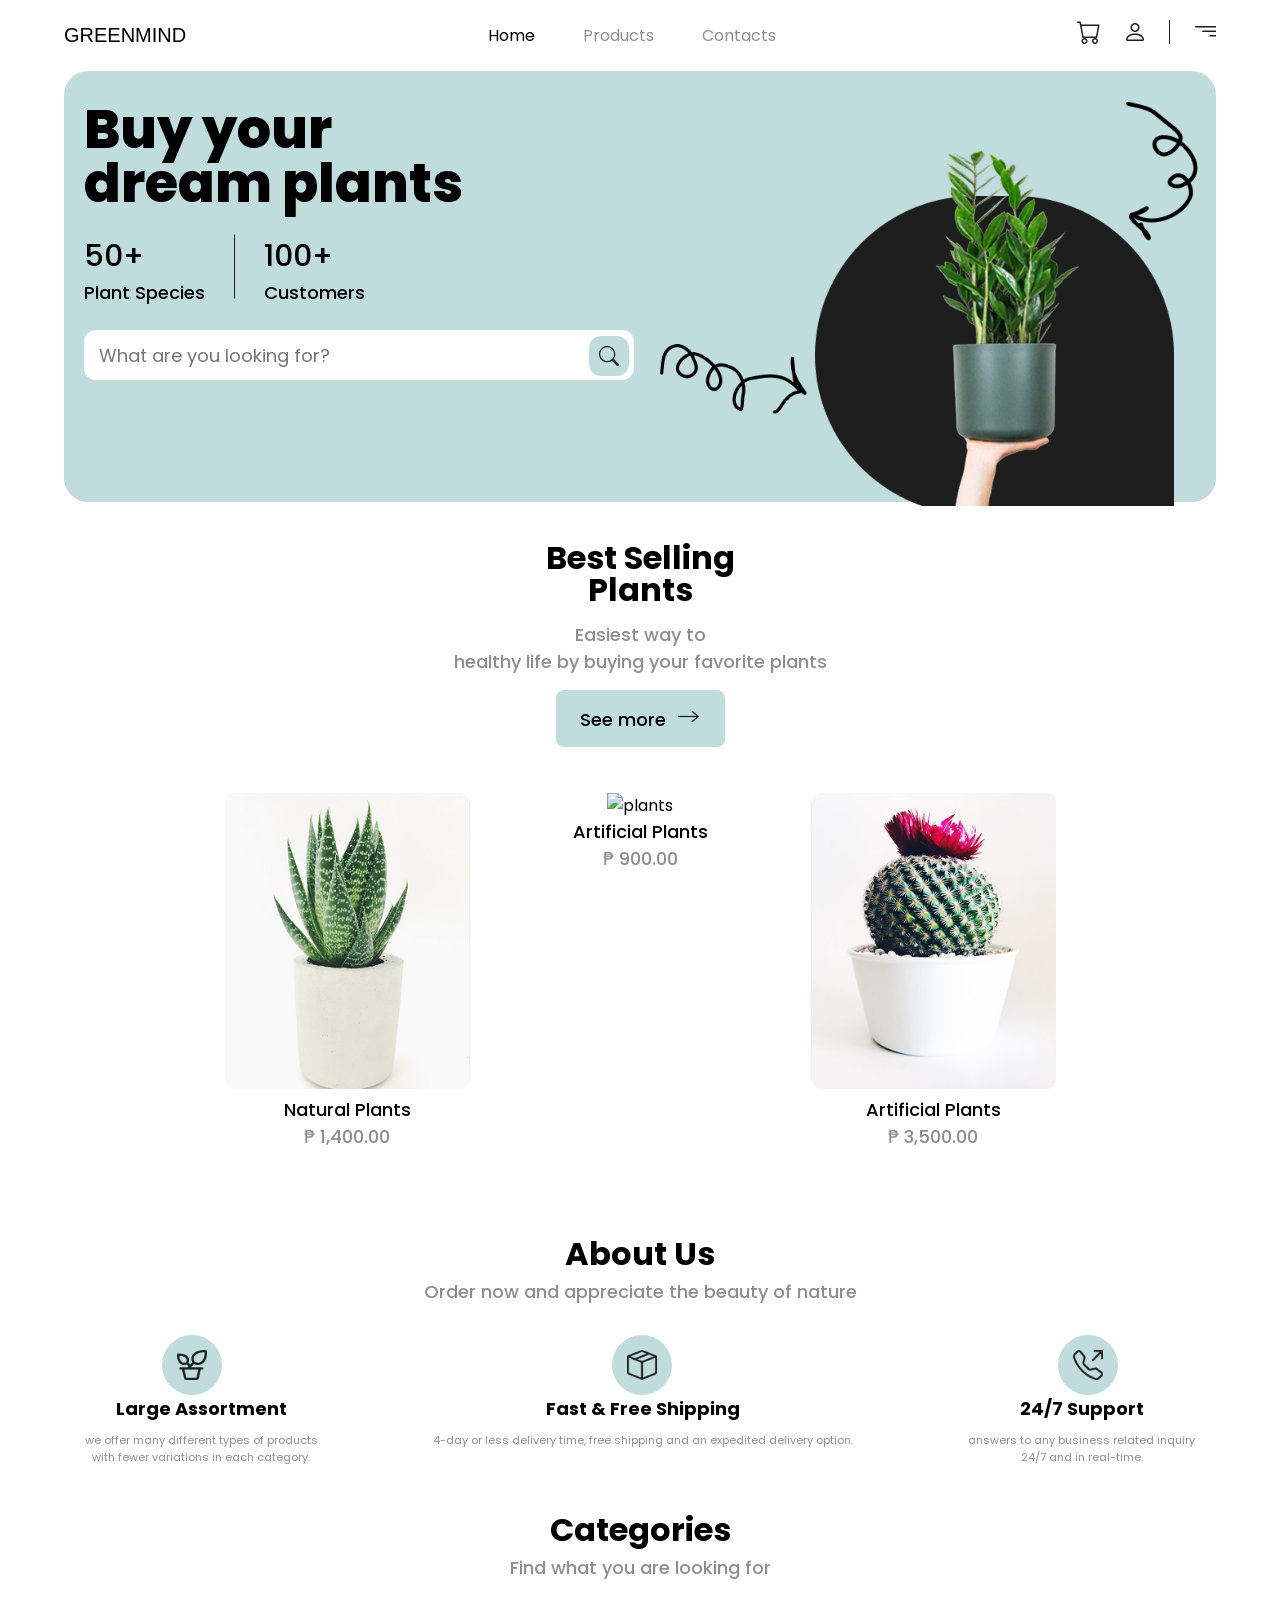
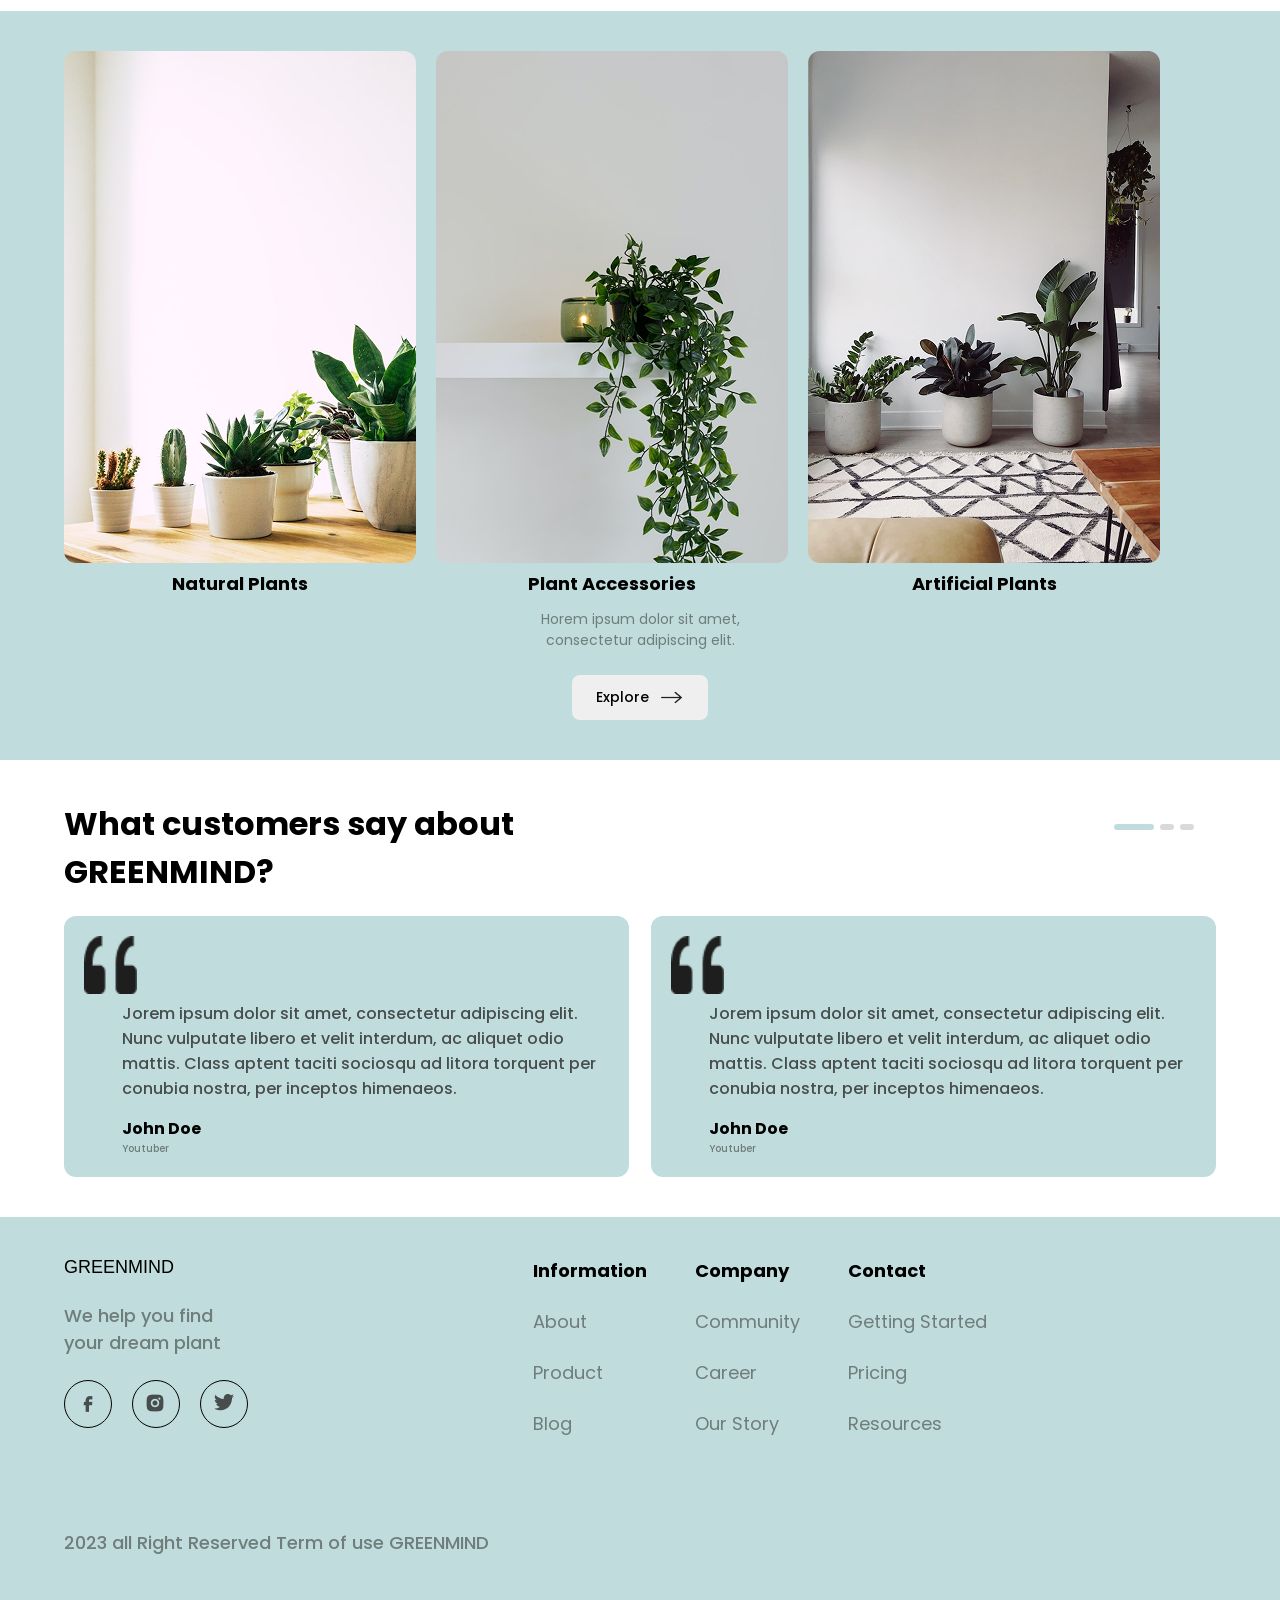
==== commit 9cc7093b: "Update index.html" ====
--- a/index.html
+++ b/index.html
@@ -20,8 +20,8 @@
 				<li class="nav-items-2"><a class="link1">Contacts</a></li>
 			</ul>
 			<ul class="nav-icons">
-				<li class="nav-icon1"><button><img src="images/cart.png" alt="cart"></button></li>
-				<li class="nav-icon1"><button><img src="images/person.png" alt="account"></button></li>
+				<li class="nav-icon1"><button><img src="images/Cart.png" alt="cart"></button></li>
+				<li class="nav-icon1"><button><img src="images/Person.png" alt="account"></button></li>
 				<li class="nav-line"><button><img src="images/Line 1.png" alt="line"></button></li>
 				<li class="nav-icon1"><button><img src="images/filterright.png" alt="filterright"></button></li>
 			</ul>
